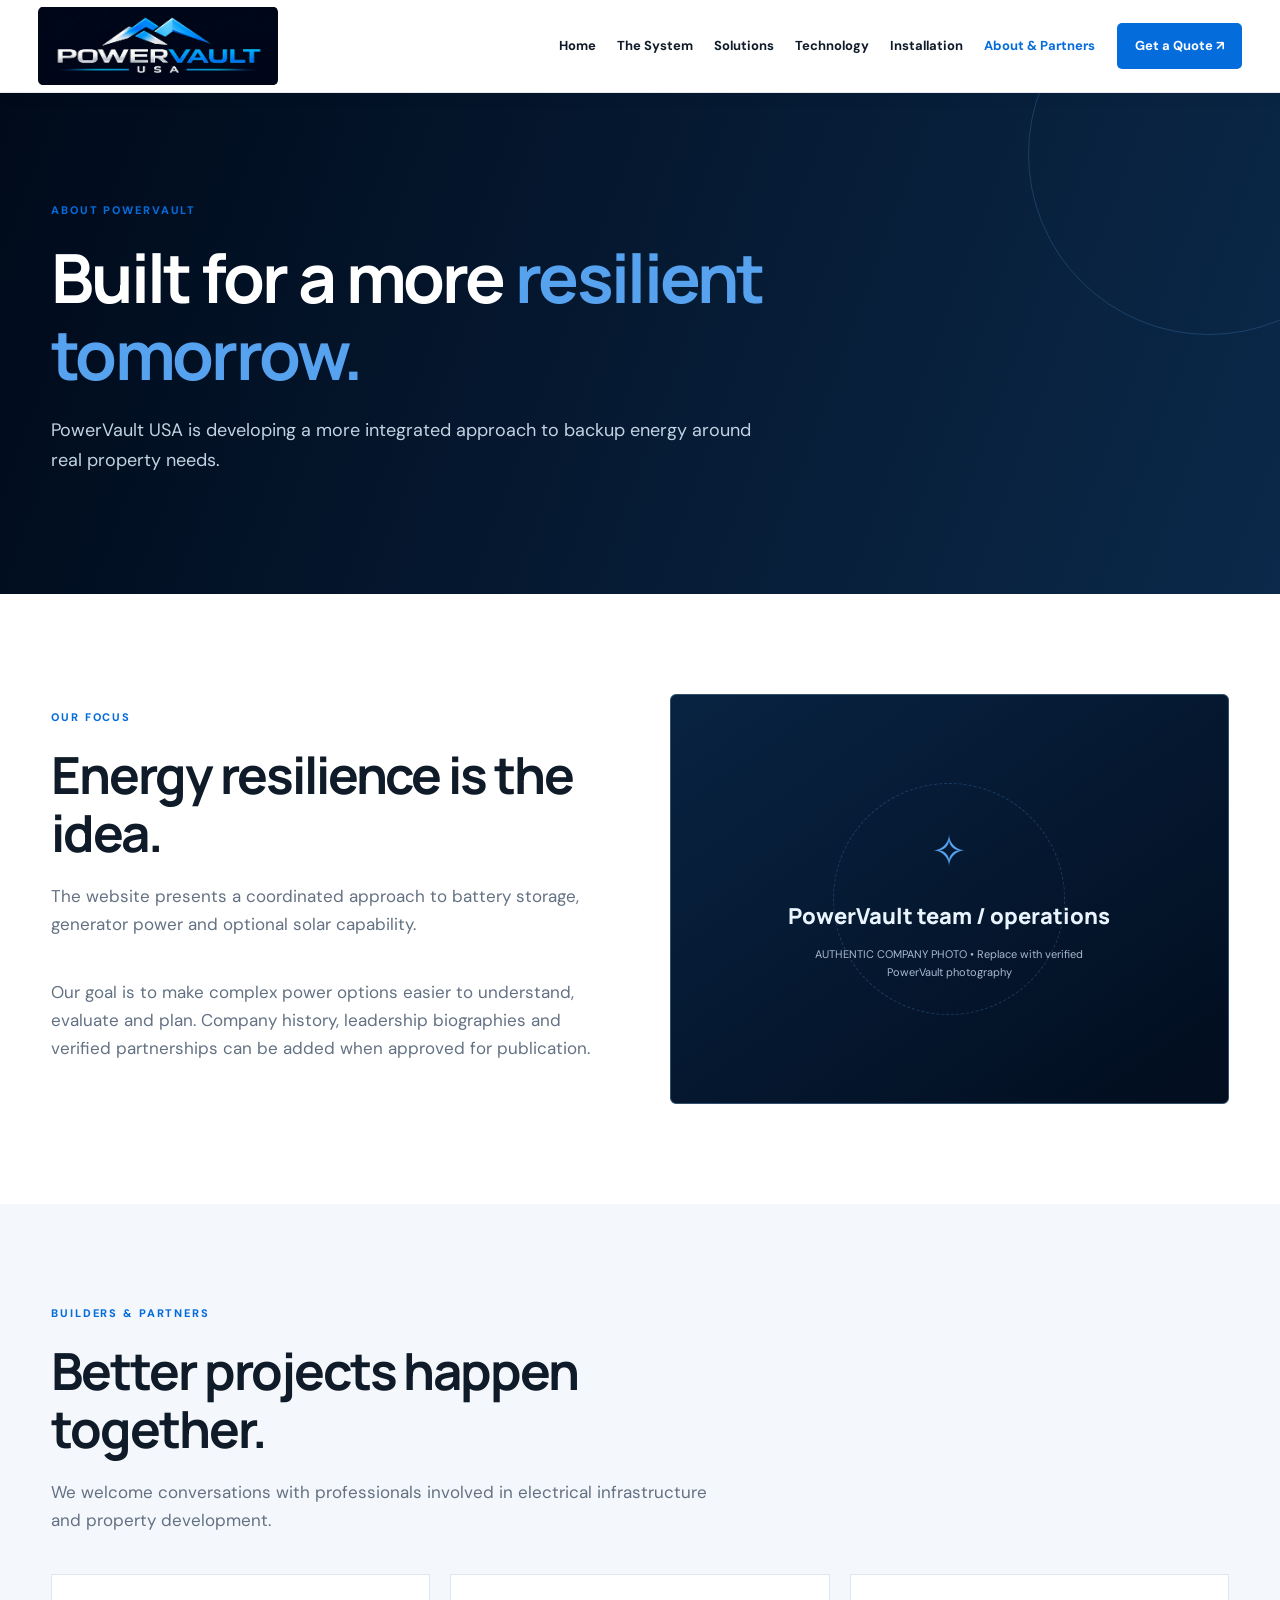
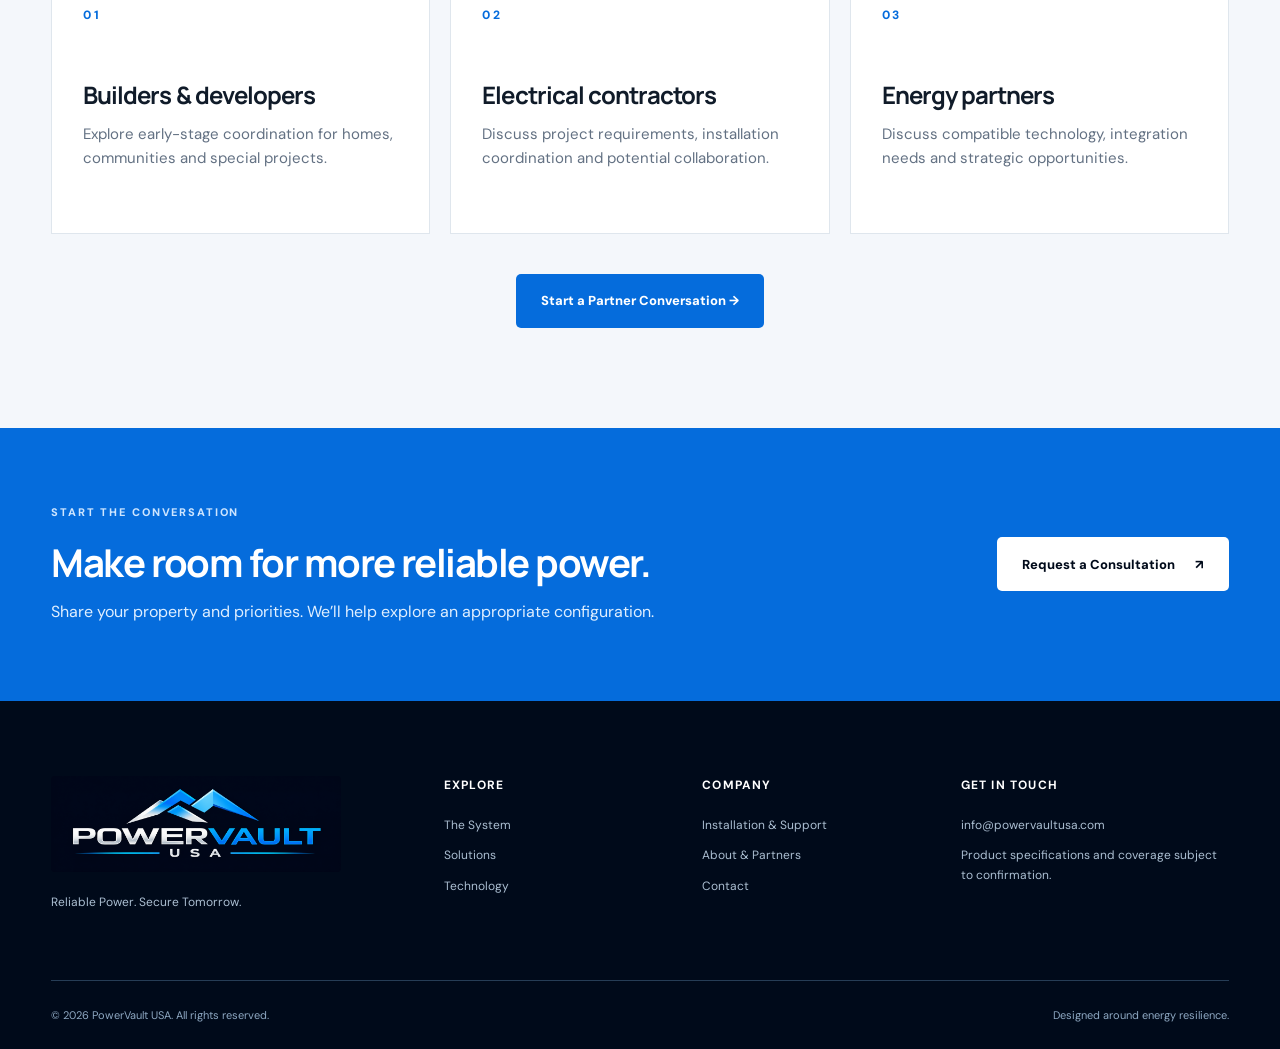
==== about.html @ 0b9028a1 "Updated PowerVault website design and logo" ====
<!DOCTYPE html>
<html lang="en"><head><meta charset="UTF-8"><meta name="viewport" content="width=device-width, initial-scale=1">
<title>About & Partners | PowerVault USA</title><meta name="description" content="Learn about PowerVault USA and opportunities for builders and installation partners.">
<link rel="icon" href="images/favicon.ico"><link rel="apple-touch-icon" href="images/apple-touch-icon.png"><link rel="stylesheet" href="styles.css">
</head><body><a class="skip-link" href="#main">Skip to content</a>
<header class="site-header"><div class="nav-container"><a class="brand-link" href="index.html" aria-label="PowerVault USA home"><img src="images/powervault-logo-hd.png" class="nav-logo" alt="PowerVault USA"></a>
<button class="menu-toggle" id="menuToggle" type="button" aria-label="Open menu" aria-controls="navMenu" aria-expanded="false"><span></span><span></span><span></span></button>
<nav class="nav-menu" id="navMenu" aria-label="Main navigation"><a href="index.html" >Home</a><a href="system.html" >The System</a><a href="solutions.html" >Solutions</a><a href="technology.html" >Technology</a><a href="installation.html" >Installation</a><a href="about.html" aria-current="page">About & Partners</a><a href="contact.html" class="nav-cta" >Get a Quote <span aria-hidden="true">↗</span></a></nav></div></header>
<main id="main"><section class="page-hero"><div class="shell"><span class="eyebrow">ABOUT POWERVAULT</span><h1>Built for a more <em>resilient tomorrow.</em></h1><p>PowerVault USA is developing a more integrated approach to backup energy around real property needs.</p></div></section><section class="section"><div class="shell split-grid align-center"><div><div class="section-heading "><span class="eyebrow">OUR FOCUS</span><h2>Energy resilience is the idea.</h2><p>The website presents a coordinated approach to battery storage, generator power and optional solar capability.</p></div><p class="body-copy">Our goal is to make complex power options easier to understand, evaluate and plan. Company history, leadership biographies and verified partnerships can be added when approved for publication.</p></div><div class="visual-placeholder tall reveal" role="img" aria-label="Placeholder: PowerVault team / operations"><span class="placeholder-icon">✧</span><strong>PowerVault team / operations</strong><small>AUTHENTIC COMPANY PHOTO • Replace with verified PowerVault photography</small></div></div></section><section class="section section-tint" id="partners"><div class="shell"><div class="section-heading "><span class="eyebrow">BUILDERS & PARTNERS</span><h2>Better projects happen together.</h2><p>We welcome conversations with professionals involved in electrical infrastructure and property development.</p></div><div class="three-grid"><article class="info-card reveal"><span class="card-num">01</span><h3>Builders & developers</h3><p>Explore early-stage coordination for homes, communities and special projects.</p></article><article class="info-card reveal"><span class="card-num">02</span><h3>Electrical contractors</h3><p>Discuss project requirements, installation coordination and potential collaboration.</p></article><article class="info-card reveal"><span class="card-num">03</span><h3>Energy partners</h3><p>Discuss compatible technology, integration needs and strategic opportunities.</p></article></div><div class="center-actions"><a href="contact.html?interest=partnership" class="btn btn-primary">Start a Partner Conversation →</a></div></div></section><section class="cta-strip"><div class="shell cta-inner"><div><span class="eyebrow">START THE CONVERSATION</span><h2>Make room for more reliable power.</h2><p>Share your property and priorities. We’ll help explore an appropriate configuration.</p></div><a class="btn btn-light" href="contact.html">Request a Consultation <span aria-hidden="true">↗</span></a></div></section></main><footer class="footer"><div class="shell footer-grid"><div><img class="footer-logo" src="images/powervault-logo-hd.png" alt="PowerVault USA"><p>Reliable Power. Secure Tomorrow.</p></div><div><strong>Explore</strong><a href="system.html">The System</a><a href="solutions.html">Solutions</a><a href="technology.html">Technology</a></div><div><strong>Company</strong><a href="installation.html">Installation & Support</a><a href="about.html">About & Partners</a><a href="contact.html">Contact</a></div><div><strong>Get in touch</strong><a href="mailto:info@powervaultusa.com">info@powervaultusa.com</a><span>Product specifications and coverage subject to confirmation.</span></div></div><div class="shell footer-bottom"><span>© <span id="currentYear"></span> PowerVault USA. All rights reserved.</span><span>Designed around energy resilience.</span></div></footer><script src="script.js" defer></script></body></html>
---- styles.css ----
@import url('https://fonts.googleapis.com/css2?family=DM+Sans:wght@400;500;600;700;800&family=Manrope:wght@400;500;600;700;800&display=swap');
:root{--navy:#000a1a;--navy2:#06162b;--blue:#056cdc;--highlight:#57a2ee;--shade:#064a82;--silver:#dfe1e4;--ink:#101b29;--muted:#637183;--light:#f4f7fb;--border:#dfe6ed;--shell:1200px}*{box-sizing:border-box}html{scroll-behavior:smooth}body{margin:0;font-family:'DM Sans',Arial,sans-serif;color:var(--ink);background:#fff;line-height:1.65}h1,h2,h3,h4,p{margin-top:0}h1,h2,h3,h4{font-family:Manrope,Arial,sans-serif;line-height:1.13;letter-spacing:-.04em}a{color:inherit;text-decoration:none}img{display:block;max-width:100%}button,input,select,textarea{font:inherit}button{cursor:pointer}a:focus-visible,button:focus-visible,input:focus-visible,select:focus-visible,textarea:focus-visible{outline:3px solid var(--highlight);outline-offset:3px}.shell{width:min(92%,var(--shell));margin-inline:auto}.skip-link{position:absolute;top:-90px;left:20px;z-index:9999;padding:12px;background:#fff;color:#000}.skip-link:focus{top:15px}.site-header{position:sticky;top:0;z-index:50;background:#fff;border-bottom:1px solid #e7ebef;box-shadow:0 4px 18px #00000008}.nav-container{width:min(94%,1320px);height:92px;margin:auto;display:flex;align-items:center;justify-content:space-between;gap:16px}.brand-link{display:flex;align-items:center;flex:0 0 auto;padding:3px;background:var(--navy);border-radius:5px}.nav-logo{width:220px;height:auto;aspect-ratio:256/70;object-fit:contain}.nav-menu{display:flex;align-items:center;gap:clamp(12px,1.65vw,27px)}.nav-menu>a{font-size:13px;font-weight:700;white-space:nowrap;transition:color .2s}.nav-menu>a:hover,.nav-menu>a[aria-current=page]:not(.nav-cta){color:var(--blue)}.nav-menu .nav-cta{padding:12px 18px;background:var(--blue);border-radius:5px;color:#fff}.nav-menu .nav-cta:hover{background:var(--shade);color:#fff}.menu-toggle{display:none;border:0;background:none;padding:9px}.menu-toggle span{display:block;width:27px;height:2px;background:var(--navy);margin:6px}.eyebrow{display:block;font-size:11px;font-weight:800;letter-spacing:.17em;text-transform:uppercase;color:var(--blue);margin-bottom:20px}.btn{display:inline-flex;align-items:center;justify-content:center;gap:20px;min-height:54px;padding:13px 24px;font-weight:800;font-size:13px;border-radius:5px;border:1px solid transparent;transition:transform .25s,background .25s,color .25s}.btn:hover{transform:translateY(-3px)}.btn-primary{background:var(--blue);color:#fff}.btn-primary:hover{background:var(--shade)}.btn-outline{border-color:#8190a5;color:#fff}.btn-outline:hover{background:#ffffff14}.btn-light{background:#fff;color:var(--navy)}.hero{min-height:670px;display:flex;align-items:center;position:relative;overflow:hidden;background:radial-gradient(circle at 83% 35%,#103c68 0%,transparent 40%),linear-gradient(110deg,#000a1a 8%,#06182f 65%,#0b243e 100%);color:white}.hero-glow{position:absolute;right:-220px;bottom:-330px;width:700px;height:700px;border-radius:50%;background:#056cdc20;filter:blur(50px)}.hero-grid{position:relative;display:grid;grid-template-columns:1.1fr .9fr;align-items:center;gap:55px;padding:95px 0}.hero h1{font-size:clamp(44px,5.4vw,76px);max-width:790px;margin-bottom:27px}.hero h1 em,.page-hero h1 em{font-style:normal;color:var(--highlight)}.hero-copy>p{max-width:620px;color:#c7d7e7;font-size:18px}.hero-actions{display:flex;flex-wrap:wrap;gap:12px;margin:30px 0 34px}.hero-facts{display:flex;flex-wrap:wrap;gap:10px 19px;font-size:11px;font-weight:700;text-transform:uppercase;letter-spacing:.08em;color:#9fb3c7}.hero-facts span:before{content:'•';color:var(--highlight);margin-right:10px}.hero-art-frame{border:1px solid #315274;padding:23px;background:linear-gradient(150deg,#ffffff0b,#ffffff02);box-shadow:0 20px 65px #0004;border-radius:10px}.art-topline,.art-bottomline{display:flex;justify-content:space-between;gap:10px;font-size:9px;letter-spacing:.12em;color:#a9c4dd;font-weight:800}.art-bottomline{font-size:11px}.art-bottomline span{color:var(--highlight)}.power-orbit{height:350px;position:relative;display:grid;place-items:center;isolation:isolate}.orbit-ring{position:absolute;width:220px;height:220px;border-radius:50%;border:1px solid #57a2ee5c;box-shadow:inset 0 0 22px #056cdc22,0 0 26px #056cdc19}.orbit-one{animation:orbitPulse 5s ease-in-out infinite}.orbit-two{width:295px;height:295px;border-style:dashed;border-color:#57a2ee2d;animation:spin 80s linear infinite}.orbit-center{width:150px;height:150px;border-radius:50%;background:radial-gradient(circle at 30% 25%,#2289ed,#064a82 65%,#001a38);box-shadow:0 0 80px #056cdc80;display:flex;align-items:center;justify-content:center;flex-direction:column;font:bold 63px Manrope;letter-spacing:-.12em;padding-right:13px}.orbit-center>span{font:700 9px 'DM Sans';letter-spacing:.25em;padding-left:16px;margin-top:-9px}.orbit-label{position:absolute;color:#c5e3ff;font-size:10px;font-weight:800;letter-spacing:.12em;padding:7px 10px;background:#001426;border:1px solid #315274;border-radius:2px}.orbit-label-a{top:32px;left:2%}.orbit-label-b{top:95px;right:0}.orbit-label-c{bottom:50px;left:0}.art-disclaimer{font-size:10px;display:block;margin-top:12px;color:#a5bdd3;text-align:right}.trust-band{border-bottom:1px solid var(--border);background:#f8fafc}.trust-band .shell{padding:20px 0;display:flex;align-items:center;justify-content:space-between;gap:20px;flex-wrap:wrap}.trust-band span{font-size:10px;letter-spacing:.12em;color:#4b6179;font-weight:800}.trust-band span:first-child{color:var(--blue)}.section{padding:100px 0}.section-tint{background:var(--light)}.section-dark{background:var(--navy);color:#fff}.section-heading{max-width:680px;margin-bottom:40px}.section-heading h2{font-size:clamp(35px,4vw,56px);margin-bottom:20px}.section-heading>p{color:var(--muted);font-size:17px}.section-dark .section-heading>p{color:#b8c9d9}.accent{color:var(--blue)}.three-grid,.four-grid,.two-grid{display:grid;gap:20px}.three-grid{grid-template-columns:repeat(3,1fr)}.four-grid{grid-template-columns:repeat(4,1fr)}.two-grid{grid-template-columns:repeat(2,1fr)}.info-card{min-height:260px;padding:31px;border:1px solid var(--border);background:#fff;transition:transform .25s,box-shadow .25s;display:flex;flex-direction:column}.info-card:hover{transform:translateY(-5px);box-shadow:0 18px 40px #041c3411}.info-card .card-num{font-size:12px;color:var(--blue);font-weight:800;letter-spacing:.2em;margin-bottom:55px}.info-card h3{font-size:24px;margin-bottom:14px}.info-card p{color:var(--muted);font-size:15px;margin-bottom:0}.card-link{margin-top:auto;padding-top:20px;color:var(--blue);font-weight:800;font-size:13px}.split-grid{display:grid;grid-template-columns:1fr 1fr;gap:60px;align-items:start}.split-grid.align-center{align-items:center}.body-copy{color:var(--muted);font-size:17px;max-width:610px;margin-bottom:28px}.section-dark .body-copy{color:#c2d0de}.text-link{color:var(--blue);font-weight:800}.visual-placeholder{min-height:330px;padding:30px;background:linear-gradient(145deg,#082342,#020d1e);border:1px solid #31516d;color:#e9f4ff;display:flex;flex-direction:column;align-items:center;justify-content:center;text-align:center;gap:14px;position:relative;overflow:hidden;border-radius:6px}.visual-placeholder:before{content:'';width:230px;height:230px;position:absolute;border-radius:50%;border:1px dashed #57a2ee42}.visual-placeholder strong,.visual-placeholder small,.placeholder-icon{position:relative;z-index:1}.visual-placeholder strong{font:800 22px Manrope}.visual-placeholder small{max-width:310px;color:#a7bacf;font-size:11px}.placeholder-icon{font-size:43px;color:var(--highlight)}.visual-placeholder.tall{min-height:410px}.visual-placeholder.compact{min-height:220px}.visual-placeholder.mini{min-height:120px;width:220px;flex:none;padding:12px}.visual-placeholder.mini strong{font-size:13px}.visual-placeholder.mini small{font-size:9px}.visual-placeholder.mini:before{width:80px;height:80px}.diagram-section{margin-top:60px}.diagram-card{padding:28px;background:var(--navy);color:#fff;border-radius:10px;box-shadow:0 20px 50px #00132c1a}.diagram-toolbar{display:flex;justify-content:space-between;gap:20px;align-items:center}.diagram-toolbar h3{font-size:26px;margin:0}.diagram-toolbar .eyebrow{margin-bottom:8px;color:var(--highlight)}.concept-pill{font-size:11px;background:#183752;color:#b4d5f8;padding:7px 12px;border-radius:20px}.scenario-tabs{display:flex;gap:8px;flex-wrap:wrap;margin:24px 0}.scenario-btn{background:#0d2740;color:#bbcee1;border:1px solid #284561;border-radius:5px;padding:11px 16px;font-size:12px;font-weight:800}.scenario-btn.is-active{background:var(--blue);border-color:var(--blue);color:#fff}.diagram-scroll{overflow-x:auto}.system-svg{display:block;width:100%;min-width:680px;height:auto}.flow-lines path{fill:none;stroke:#35506c;stroke-width:4;stroke-linecap:round;stroke-linejoin:round;transition:stroke .35s,filter .35s}.diagram-node rect{fill:#0b2138;stroke:#3b5a79;stroke-width:1.5}.diagram-node .hub{fill:#064a82;stroke:var(--highlight)}.diagram-node text{fill:#e9f3ff;font-size:15px;font-weight:800}.diagram-node .node-icon{fill:var(--highlight);font-size:27px}.diagram-node .hub-heading{font-size:16px;letter-spacing:.09em}.diagram-node .hub-detail{fill:#b9d8f3;font-size:10px;font-weight:500}.diagram-card[data-mode=normal] .path-grid,.diagram-card[data-mode=normal] .path-load,.diagram-card[data-mode=outage] .path-battery,.diagram-card[data-mode=outage] .path-load,.diagram-card[data-mode=extended] .path-gen,.diagram-card[data-mode=extended] .path-battery,.diagram-card[data-mode=extended] .path-load{stroke:var(--highlight);stroke-dasharray:10 8;filter:drop-shadow(0 0 5px #57a2ee99);animation:flowMove 1.5s linear infinite}.scenario-caption{padding:20px;border:1px solid #284661;background:#0a1e32;border-radius:6px}.scenario-caption h4{font-size:17px;margin-bottom:6px}.scenario-caption p{font-size:13px;color:#c2d4e7;margin-bottom:0}.fine-print{font-size:11px;color:#91abc3;margin-top:15px}.page-hero{background:linear-gradient(110deg,#000a1a,#0b294a);color:#fff;padding:108px 0 100px;position:relative;overflow:hidden}.page-hero:after{content:'';position:absolute;right:-110px;top:-120px;width:360px;height:360px;border-radius:50%;border:1px solid #57a2ee3a}.page-hero h1{font-size:clamp(43px,5.3vw,72px);max-width:900px;margin-bottom:24px}.page-hero p{color:#c3d3e3;font-size:18px;max-width:710px}.solution-card{border:1px solid var(--border);background:#fff}.solution-copy{padding:30px}.solution-copy h3{font-size:27px}.solution-copy p{color:var(--muted)}.technology-list{display:flex;flex-direction:column;gap:15px}.tech-row{display:flex;align-items:center;gap:25px;border:1px solid var(--border);padding:26px}.tech-row>div:nth-child(2){flex:1}.tech-number{font-weight:800;color:var(--blue)}.tech-row h3{font-size:25px}.tech-row p{color:var(--muted);font-size:14px}.spec-placeholder{font-size:11px;display:inline-block;background:#eaf2fb;padding:8px 10px;color:var(--shade);font-weight:700}.center-actions{text-align:center;margin-top:40px}.cta-strip{background:var(--blue);color:#fff;padding:75px 0}.cta-inner{display:flex;align-items:center;justify-content:space-between;gap:35px}.cta-inner h2{font-size:clamp(30px,3vw,45px);margin-bottom:15px}.cta-inner p{margin-bottom:0;color:#e0efff}.cta-inner .eyebrow{color:#cde5ff}.contact-grid{display:grid;grid-template-columns:.8fr 1.2fr;gap:60px}.contact-grid h2{font-size:43px}.contact-note{margin-top:35px;padding:26px;background:var(--light);display:flex;flex-direction:column;gap:8px}.contact-note a{color:var(--blue);font-weight:800}.contact-note p{font-size:12px;color:var(--muted);margin:0}.quote-form{display:flex;flex-direction:column;gap:19px;padding:32px;border:1px solid var(--border);box-shadow:0 15px 45px #0014270a}.quote-form label{display:flex;flex-direction:column;gap:7px;font-weight:700;font-size:12px}.quote-form label span{color:#a6292a}.quote-form input,.quote-form select,.quote-form textarea{width:100%;border:1px solid #cfd8e2;padding:13px 14px;border-radius:3px;color:var(--ink);background:#fff}.quote-form .fine-print{color:var(--muted);margin:0}.form-row{display:grid;grid-template-columns:repeat(2,1fr);gap:16px}.form-status{color:#a6292a;font-size:13px;margin:0}.footer{background:var(--navy);color:#d1dce9;padding:75px 0 25px}.footer-grid{display:grid;grid-template-columns:1.6fr 1fr 1fr 1.2fr;gap:35px}.footer-grid>div{display:flex;flex-direction:column;gap:11px}.footer-grid strong{font-size:12px;text-transform:uppercase;letter-spacing:.1em;color:#fff;margin-bottom:9px}.footer-grid a,.footer-grid p,.footer-grid span{font-size:12px;color:#abbfd2}.footer-grid a:hover{color:#fff}.footer-logo{width:240px;background:var(--navy);margin-bottom:10px}.footer-bottom{border-top:1px solid #263d56;margin-top:55px;padding-top:25px;display:flex;justify-content:space-between;gap:20px;color:#8da8c2;font-size:11px}.reveal{animation:appear .65s ease both}@keyframes appear{from{opacity:0;transform:translateY(15px)}to{opacity:1;transform:translateY(0)}}@keyframes flowMove{to{stroke-dashoffset:-36}}@keyframes orbitPulse{50%{transform:scale(1.05);opacity:.6}}@keyframes spin{to{transform:rotate(360deg)}}@media(max-width:1120px){.nav-logo{width:170px}.nav-menu{gap:13px}.nav-menu>a{font-size:11px}.nav-menu .nav-cta{padding:11px}.hero-grid{gap:26px}}@media(max-width:900px){.nav-container{height:76px}.nav-logo{width:188px}.menu-toggle{display:block}.nav-menu{display:none;position:absolute;top:76px;left:0;right:0;background:#fff;padding:20px 5% 25px;box-shadow:0 15px 25px #00132419;flex-direction:column;align-items:stretch;gap:0}.nav-menu.active{display:flex}.nav-menu>a{font-size:14px;padding:13px}.nav-menu .nav-cta{text-align:center}.hero-grid,.split-grid,.contact-grid{grid-template-columns:1fr}.hero-grid{padding:75px 0}.hero-art{max-width:560px;width:100%;justify-self:center}.three-grid{grid-template-columns:repeat(2,1fr)}.four-grid{grid-template-columns:repeat(2,1fr)}.footer-grid{grid-template-columns:repeat(2,1fr)}.section{padding:75px 0}}@media(max-width:600px){.nav-logo{width:177px}.hero h1{font-size:46px}.hero-copy>p{font-size:16px}.hero-grid{padding:64px 0}.hero-art-frame{padding:13px}.power-orbit{height:275px}.orbit-one{width:180px;height:180px}.orbit-two{width:240px;height:240px}.orbit-center{width:125px;height:125px;font-size:50px}.orbit-label{font-size:8px}.orbit-label-b{top:55px}.three-grid,.four-grid,.two-grid,.form-row{grid-template-columns:1fr}.info-card{min-height:215px}.info-card .card-num{margin-bottom:30px}.tech-row{flex-wrap:wrap}.tech-row .visual-placeholder.mini{width:100%}.cta-inner{flex-direction:column;align-items:flex-start}.footer-grid{grid-template-columns:1fr 1fr}.footer-grid>div:first-child,.footer-grid>div:last-child{grid-column:span 2}.footer-bottom{flex-direction:column}.section{padding:65px 0}.page-hero{padding:80px 0}.quote-form{padding:22px}.diagram-card{padding:16px}.scenario-btn{padding:9px}.diagram-toolbar{align-items:flex-start;flex-direction:column}.hero-actions .btn{width:100%}}@media(prefers-reduced-motion:reduce){*,*:before,*:after{animation-duration:.01ms!important;animation-iteration-count:1!important;scroll-behavior:auto!important;transition-duration:.01ms!important}}


/* ============================================
   HD LOGO — HEADER / FOOTER
   The PNG has a navy background. Match the
   image surround rather than stretching it.
   ============================================ */
.brand-link {
    background: #000a1a;
    padding: 0;
    border-radius: 5px;
    overflow: hidden;
}
.nav-logo {
    display: block;
    width: 240px;
    height: auto;
    aspect-ratio: 3.04 / 1;
    object-fit: contain;
}
.footer-logo {
    display: block;
    width: 290px;
    max-width: 100%;
    height: auto;
    object-fit: contain;
    background: #000a1a;
    border-radius: 4px;
}
@media (max-width: 1100px) {
    .nav-logo { width: 195px; }
}
@media (max-width: 600px) {
    .nav-logo { width: 185px; }
    .footer-logo { width: 260px; }
}
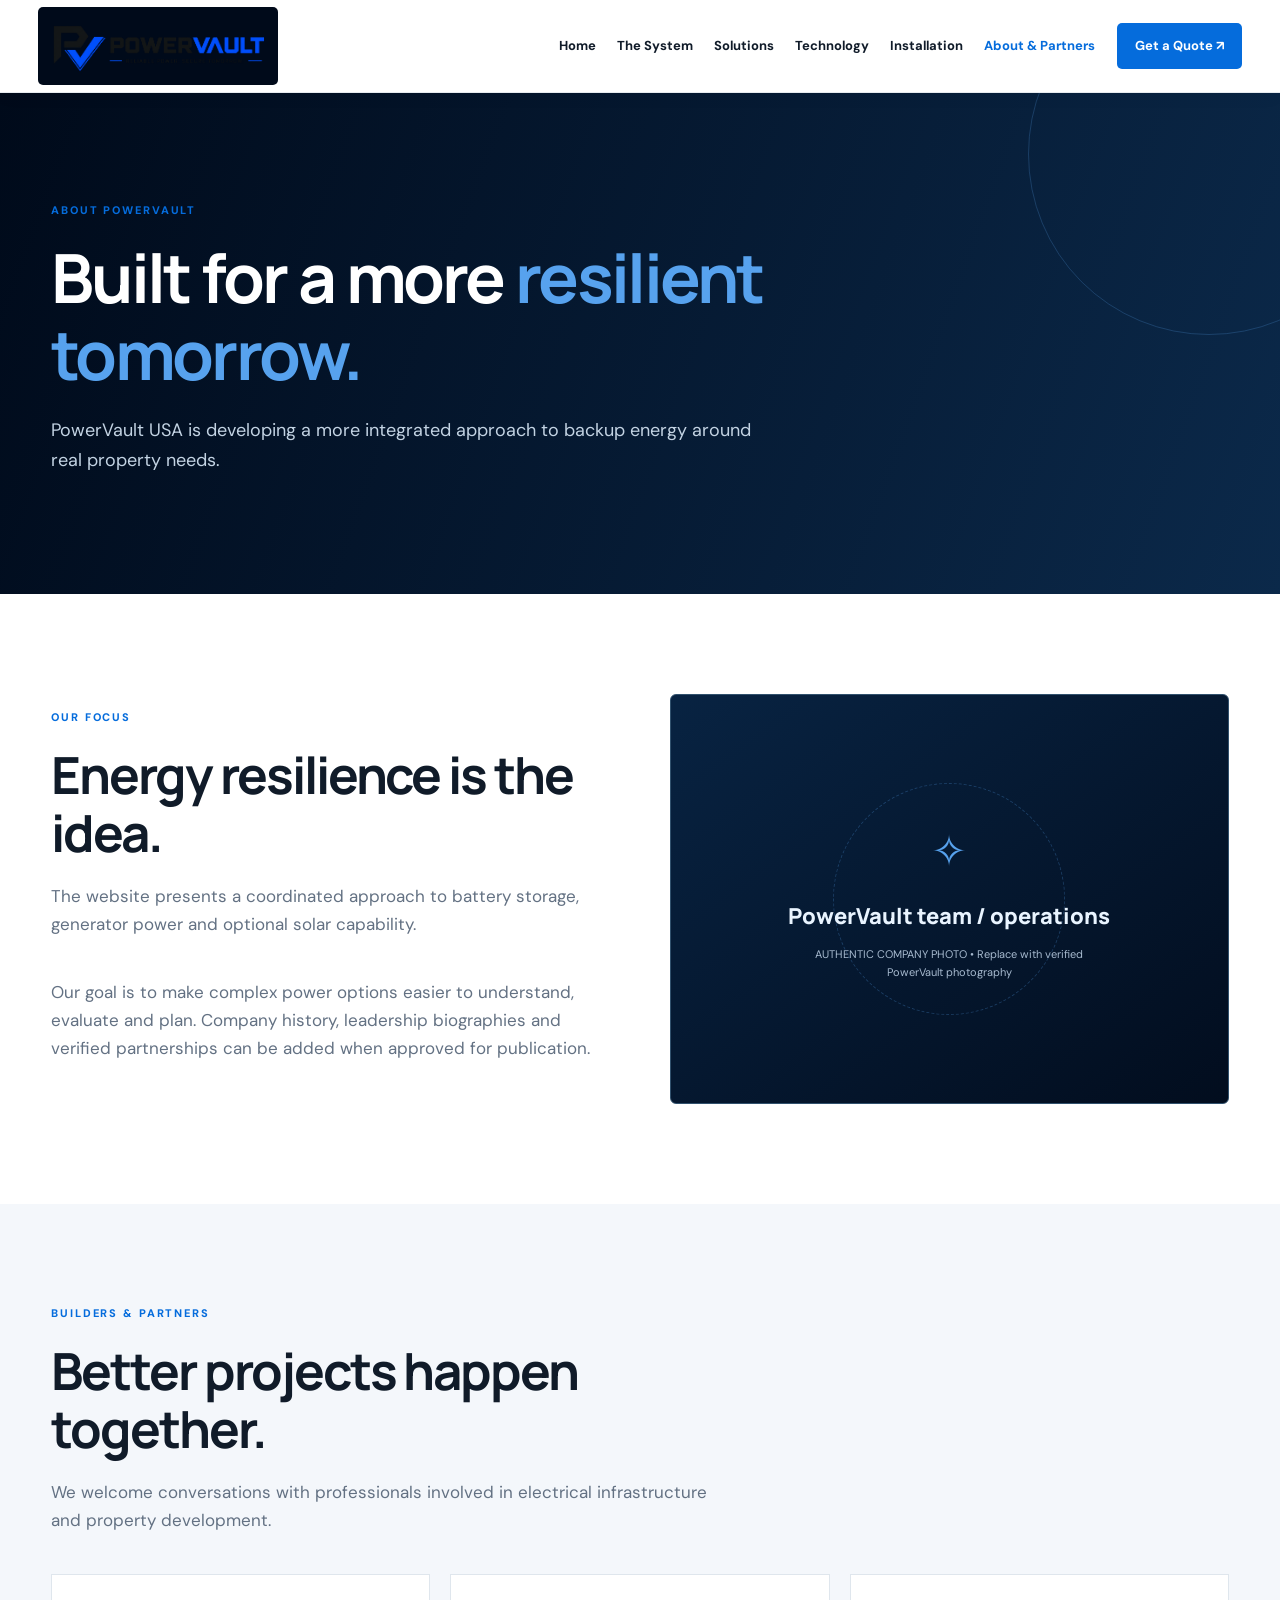
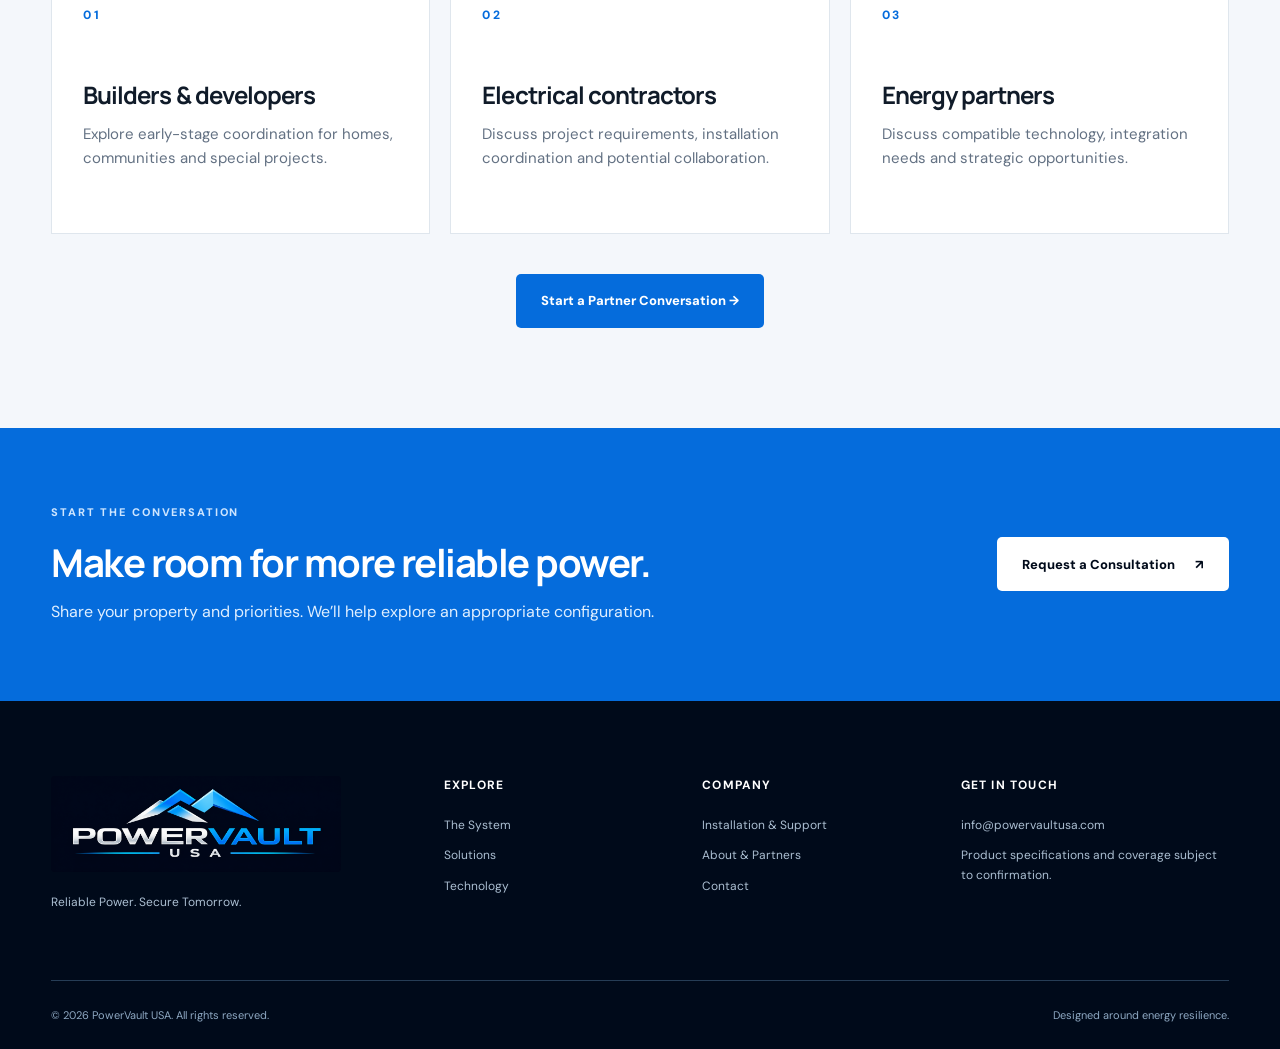
==== commit 1b9da816: "Updated PowerVault website design and logo" ====
--- a/about.html
+++ b/about.html
@@ -3,7 +3,7 @@
 <title>About & Partners | PowerVault USA</title><meta name="description" content="Learn about PowerVault USA and opportunities for builders and installation partners.">
 <link rel="icon" href="images/favicon.ico"><link rel="apple-touch-icon" href="images/apple-touch-icon.png"><link rel="stylesheet" href="styles.css">
 </head><body><a class="skip-link" href="#main">Skip to content</a>
-<header class="site-header"><div class="nav-container"><a class="brand-link" href="index.html" aria-label="PowerVault USA home"><img src="images/powervault-logo-hd.png" class="nav-logo" alt="PowerVault USA"></a>
+<header class="site-header"><div class="nav-container"><a class="brand-link" href="index.html" aria-label="PowerVault USA home"><img src="images/powervault_full_logo.png" class="nav-logo" alt="PowerVault USA"></a>
 <button class="menu-toggle" id="menuToggle" type="button" aria-label="Open menu" aria-controls="navMenu" aria-expanded="false"><span></span><span></span><span></span></button>
 <nav class="nav-menu" id="navMenu" aria-label="Main navigation"><a href="index.html" >Home</a><a href="system.html" >The System</a><a href="solutions.html" >Solutions</a><a href="technology.html" >Technology</a><a href="installation.html" >Installation</a><a href="about.html" aria-current="page">About & Partners</a><a href="contact.html" class="nav-cta" >Get a Quote <span aria-hidden="true">↗</span></a></nav></div></header>
 <main id="main"><section class="page-hero"><div class="shell"><span class="eyebrow">ABOUT POWERVAULT</span><h1>Built for a more <em>resilient tomorrow.</em></h1><p>PowerVault USA is developing a more integrated approach to backup energy around real property needs.</p></div></section><section class="section"><div class="shell split-grid align-center"><div><div class="section-heading "><span class="eyebrow">OUR FOCUS</span><h2>Energy resilience is the idea.</h2><p>The website presents a coordinated approach to battery storage, generator power and optional solar capability.</p></div><p class="body-copy">Our goal is to make complex power options easier to understand, evaluate and plan. Company history, leadership biographies and verified partnerships can be added when approved for publication.</p></div><div class="visual-placeholder tall reveal" role="img" aria-label="Placeholder: PowerVault team / operations"><span class="placeholder-icon">✧</span><strong>PowerVault team / operations</strong><small>AUTHENTIC COMPANY PHOTO • Replace with verified PowerVault photography</small></div></div></section><section class="section section-tint" id="partners"><div class="shell"><div class="section-heading "><span class="eyebrow">BUILDERS & PARTNERS</span><h2>Better projects happen together.</h2><p>We welcome conversations with professionals involved in electrical infrastructure and property development.</p></div><div class="three-grid"><article class="info-card reveal"><span class="card-num">01</span><h3>Builders & developers</h3><p>Explore early-stage coordination for homes, communities and special projects.</p></article><article class="info-card reveal"><span class="card-num">02</span><h3>Electrical contractors</h3><p>Discuss project requirements, installation coordination and potential collaboration.</p></article><article class="info-card reveal"><span class="card-num">03</span><h3>Energy partners</h3><p>Discuss compatible technology, integration needs and strategic opportunities.</p></article></div><div class="center-actions"><a href="contact.html?interest=partnership" class="btn btn-primary">Start a Partner Conversation →</a></div></div></section><section class="cta-strip"><div class="shell cta-inner"><div><span class="eyebrow">START THE CONVERSATION</span><h2>Make room for more reliable power.</h2><p>Share your property and priorities. We’ll help explore an appropriate configuration.</p></div><a class="btn btn-light" href="contact.html">Request a Consultation <span aria-hidden="true">↗</span></a></div></section></main><footer class="footer"><div class="shell footer-grid"><div><img class="footer-logo" src="images/powervault-logo-hd.png" alt="PowerVault USA"><p>Reliable Power. Secure Tomorrow.</p></div><div><strong>Explore</strong><a href="system.html">The System</a><a href="solutions.html">Solutions</a><a href="technology.html">Technology</a></div><div><strong>Company</strong><a href="installation.html">Installation & Support</a><a href="about.html">About & Partners</a><a href="contact.html">Contact</a></div><div><strong>Get in touch</strong><a href="mailto:info@powervaultusa.com">info@powervaultusa.com</a><span>Product specifications and coverage subject to confirmation.</span></div></div><div class="shell footer-bottom"><span>© <span id="currentYear"></span> PowerVault USA. All rights reserved.</span><span>Designed around energy resilience.</span></div></footer><script src="script.js" defer></script></body></html>
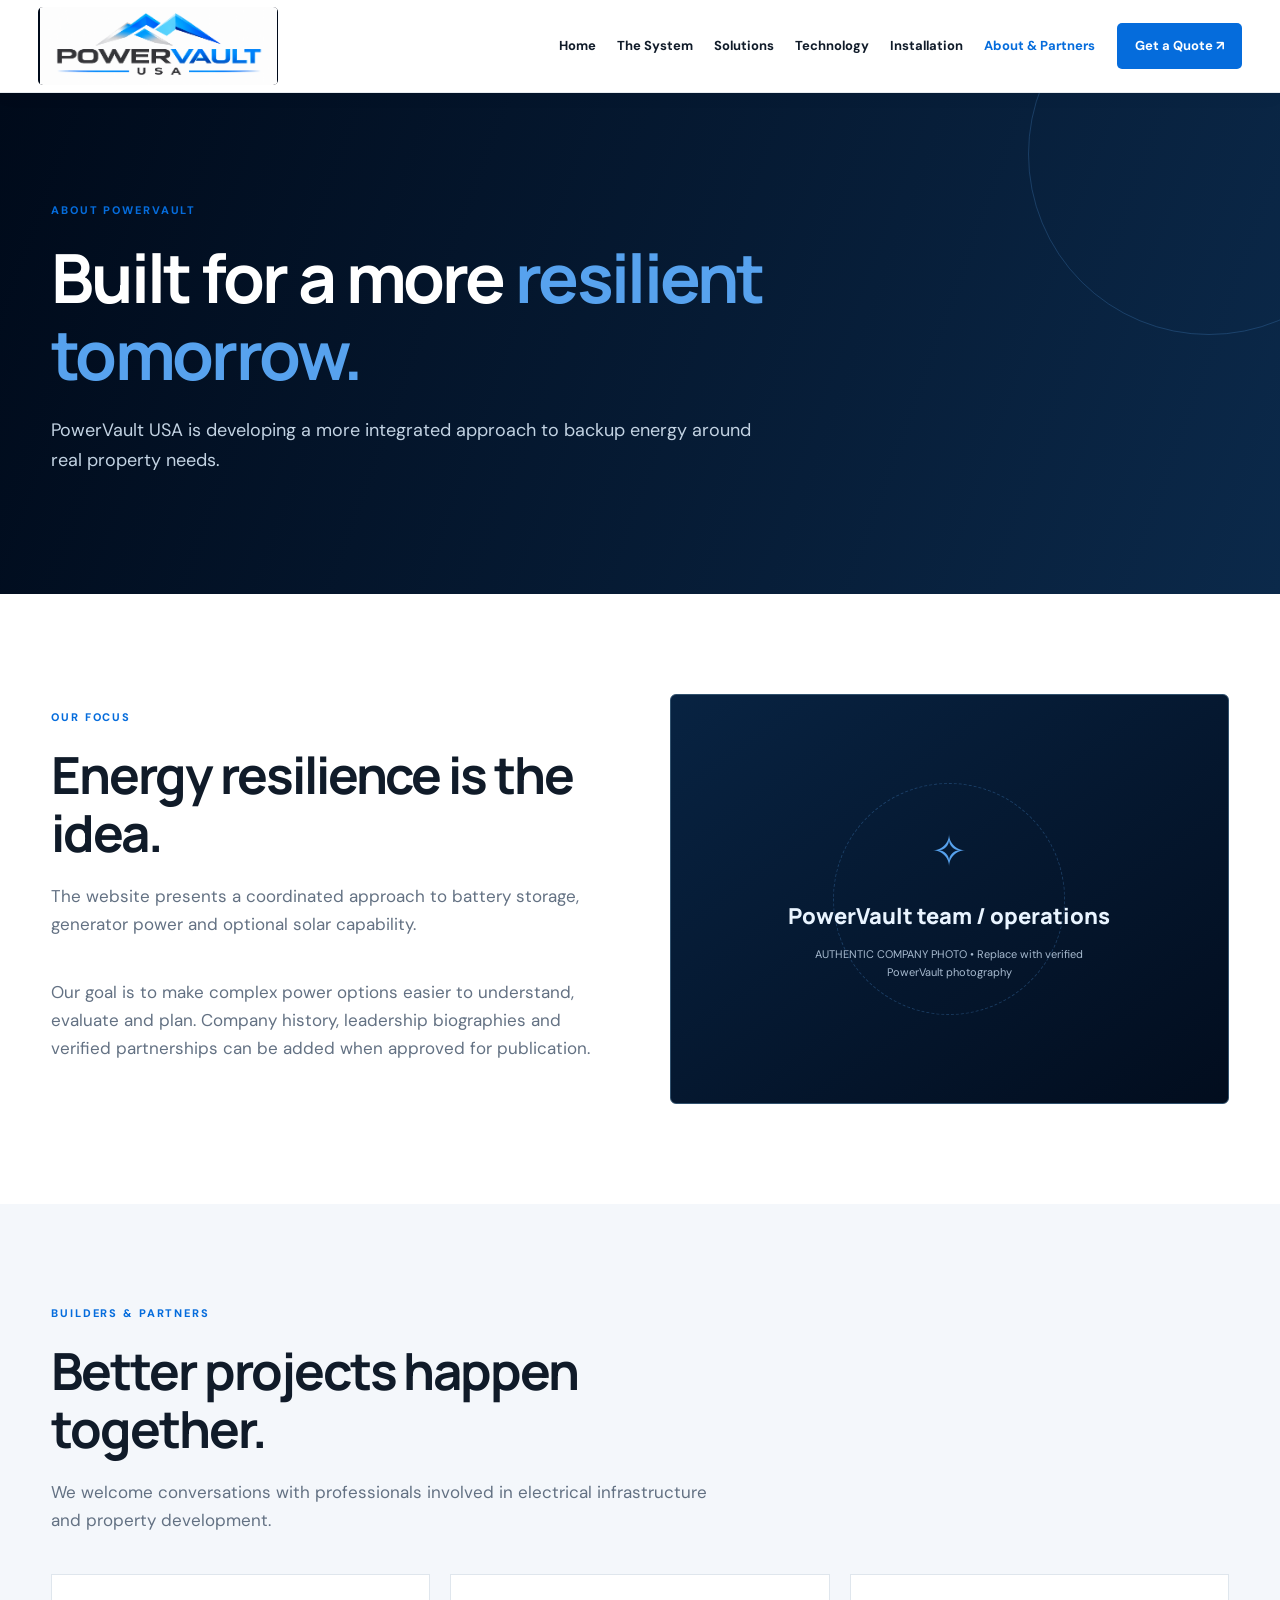
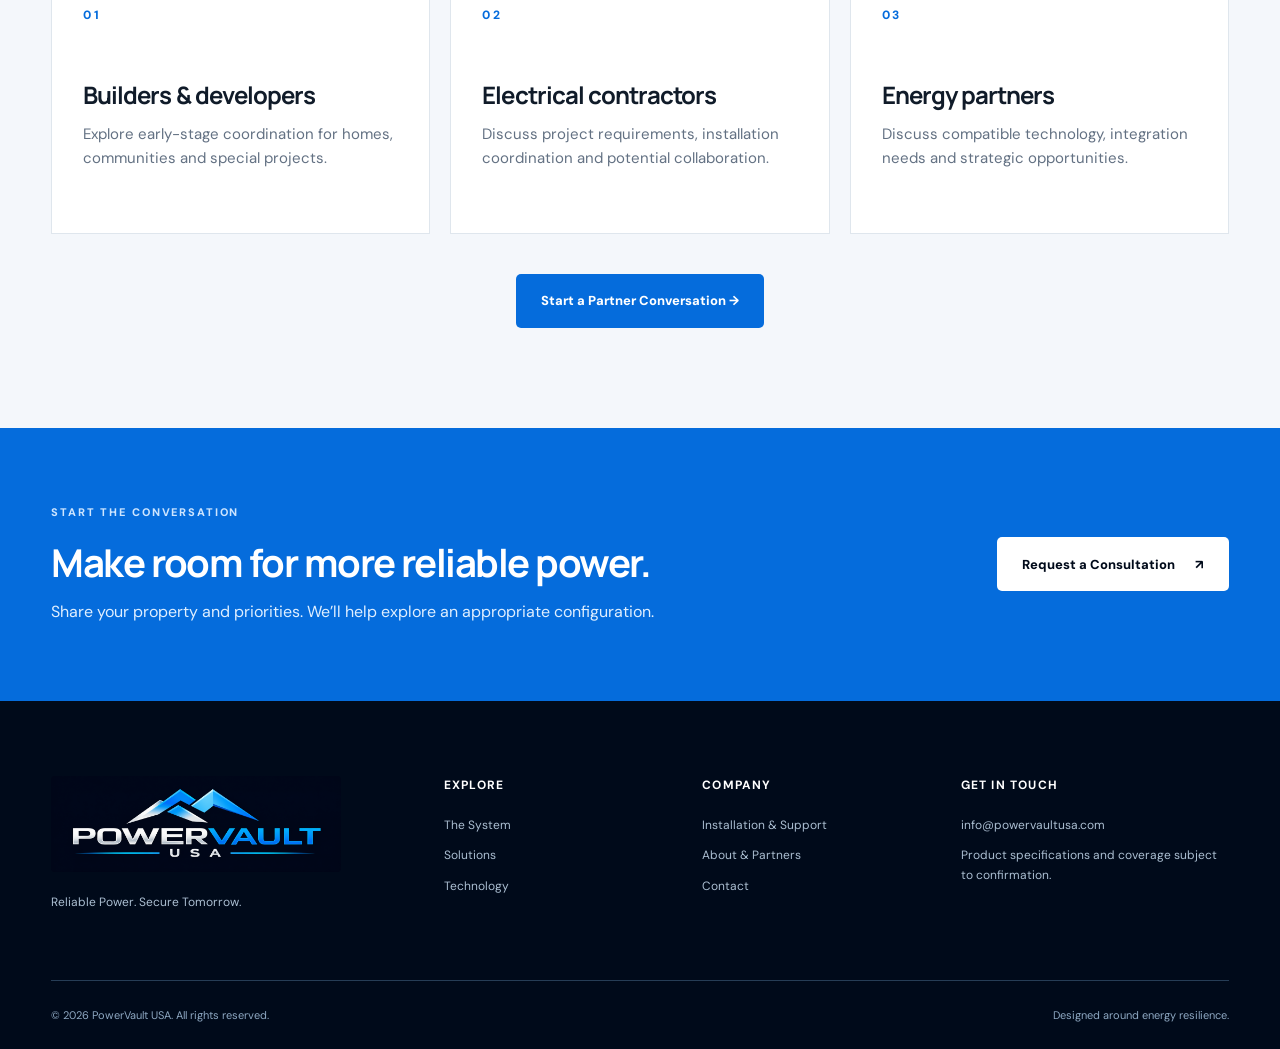
==== commit b9c3bd8f: "Updated PowerVault website design and logo" ====
--- a/about.html
+++ b/about.html
@@ -3,7 +3,7 @@
 <title>About & Partners | PowerVault USA</title><meta name="description" content="Learn about PowerVault USA and opportunities for builders and installation partners.">
 <link rel="icon" href="images/favicon.ico"><link rel="apple-touch-icon" href="images/apple-touch-icon.png"><link rel="stylesheet" href="styles.css">
 </head><body><a class="skip-link" href="#main">Skip to content</a>
-<header class="site-header"><div class="nav-container"><a class="brand-link" href="index.html" aria-label="PowerVault USA home"><img src="images/powervault_full_logo.png" class="nav-logo" alt="PowerVault USA"></a>
+<header class="site-header"><div class="nav-container"><a class="brand-link" href="index.html" aria-label="PowerVault USA home"><img src="images/white_logo.png" class="nav-logo" alt="PowerVault USA"></a>
 <button class="menu-toggle" id="menuToggle" type="button" aria-label="Open menu" aria-controls="navMenu" aria-expanded="false"><span></span><span></span><span></span></button>
 <nav class="nav-menu" id="navMenu" aria-label="Main navigation"><a href="index.html" >Home</a><a href="system.html" >The System</a><a href="solutions.html" >Solutions</a><a href="technology.html" >Technology</a><a href="installation.html" >Installation</a><a href="about.html" aria-current="page">About & Partners</a><a href="contact.html" class="nav-cta" >Get a Quote <span aria-hidden="true">↗</span></a></nav></div></header>
 <main id="main"><section class="page-hero"><div class="shell"><span class="eyebrow">ABOUT POWERVAULT</span><h1>Built for a more <em>resilient tomorrow.</em></h1><p>PowerVault USA is developing a more integrated approach to backup energy around real property needs.</p></div></section><section class="section"><div class="shell split-grid align-center"><div><div class="section-heading "><span class="eyebrow">OUR FOCUS</span><h2>Energy resilience is the idea.</h2><p>The website presents a coordinated approach to battery storage, generator power and optional solar capability.</p></div><p class="body-copy">Our goal is to make complex power options easier to understand, evaluate and plan. Company history, leadership biographies and verified partnerships can be added when approved for publication.</p></div><div class="visual-placeholder tall reveal" role="img" aria-label="Placeholder: PowerVault team / operations"><span class="placeholder-icon">✧</span><strong>PowerVault team / operations</strong><small>AUTHENTIC COMPANY PHOTO • Replace with verified PowerVault photography</small></div></div></section><section class="section section-tint" id="partners"><div class="shell"><div class="section-heading "><span class="eyebrow">BUILDERS & PARTNERS</span><h2>Better projects happen together.</h2><p>We welcome conversations with professionals involved in electrical infrastructure and property development.</p></div><div class="three-grid"><article class="info-card reveal"><span class="card-num">01</span><h3>Builders & developers</h3><p>Explore early-stage coordination for homes, communities and special projects.</p></article><article class="info-card reveal"><span class="card-num">02</span><h3>Electrical contractors</h3><p>Discuss project requirements, installation coordination and potential collaboration.</p></article><article class="info-card reveal"><span class="card-num">03</span><h3>Energy partners</h3><p>Discuss compatible technology, integration needs and strategic opportunities.</p></article></div><div class="center-actions"><a href="contact.html?interest=partnership" class="btn btn-primary">Start a Partner Conversation →</a></div></div></section><section class="cta-strip"><div class="shell cta-inner"><div><span class="eyebrow">START THE CONVERSATION</span><h2>Make room for more reliable power.</h2><p>Share your property and priorities. We’ll help explore an appropriate configuration.</p></div><a class="btn btn-light" href="contact.html">Request a Consultation <span aria-hidden="true">↗</span></a></div></section></main><footer class="footer"><div class="shell footer-grid"><div><img class="footer-logo" src="images/powervault-logo-hd.png" alt="PowerVault USA"><p>Reliable Power. Secure Tomorrow.</p></div><div><strong>Explore</strong><a href="system.html">The System</a><a href="solutions.html">Solutions</a><a href="technology.html">Technology</a></div><div><strong>Company</strong><a href="installation.html">Installation & Support</a><a href="about.html">About & Partners</a><a href="contact.html">Contact</a></div><div><strong>Get in touch</strong><a href="mailto:info@powervaultusa.com">info@powervaultusa.com</a><span>Product specifications and coverage subject to confirmation.</span></div></div><div class="shell footer-bottom"><span>© <span id="currentYear"></span> PowerVault USA. All rights reserved.</span><span>Designed around energy resilience.</span></div></footer><script src="script.js" defer></script></body></html>
